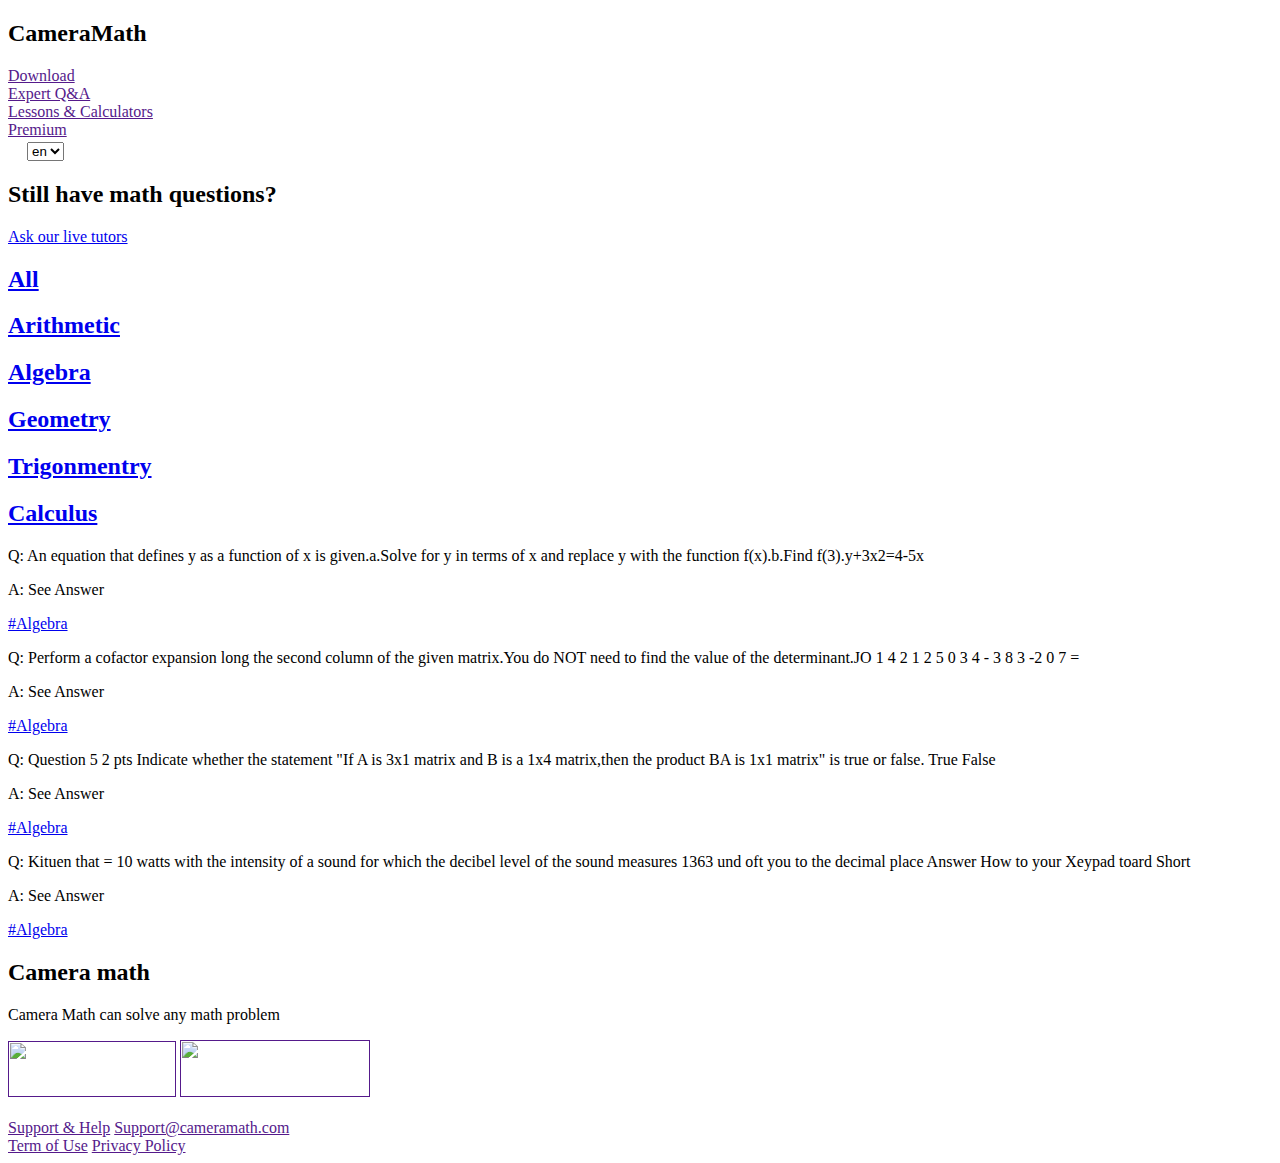
==== pages/expert.html @ 158b6d15 "Add files via upload" ====
<!DOCTYPE html>
<html>
<head>
	<meta charset="utf-8">
	<meta name="viewport" content="width=device-width, initial-scale=1">
	<title>Expert Q&A</title>
	 <link rel="stylesheet" href="../css/expert_css.css">
</head>
<body>
 <header class="header">
        <div class="wrapperfirst">
            <div class="menu">
                <h2 class="name">CameraMath</h2>
                <div class="menuList">
                    <div class="download"><a href="">Download</a></div>
                    <div class="expert"><a href="">Expert Q&A</a></div>
                    <div class="lessons"><a href="">Lessons & Calculators</a></div>
                    <div class="premium"><a href="">Premium</a></div>
                    <div class="language">
                        <img src="../img/en.png" alt="" width="15px" height="17px">
                        <select>
                            <option>en</option>
                        </select>
                    </div>

                </div>
           </div>
        </div>

    </header>
    <section class="tutorial">
      <div class="text">
        <h2 class="questions">Still have math questions?</h2>
            <a href="@" class="text_1">Ask our live tutors</a>
      </div>      
    </section>
    <main class="main">
        <section class="main_2">
        <div class="menuList_2">
            <h2><a href="@" class="answers">All</a></h2>
            <h2><a href="@" class="Arithmetic">Arithmetic</a></h2>
            <h2><a href="@" class="Algebra">Algebra</a></h2>
            <h2><a href="@" class="Geometry">Geometry</a></h2>
            <h2><a href="@" class="Trigonmentry">Trigonmentry</a></h2>
            <h2><a href="@" class="Calculus">Calculus</a></h2>
        </div>
        <div class="block">
            <div class="Q-A">
                <p>
                    Q:  An equation that defines y as a function of x is given.a.Solve for y in terms of x and replace y with the function f(x).b.Find f(3).y+3x2=4-5x
                </p>
               
                <div class="AnswerAndLink">
                     <p class="A">
                    A: See Answer
                </p>
           

                
                <div class="Algebra_3"><a href="@" class="Algebra_2">#Algebra</a></div>
                </div>
                 </div>
        

               <div class="Q-A_2">
                    <p>
                    Q:  Perform a cofactor expansion long the second column of the given matrix.You do NOT need to find the value of the determinant.JO 1 4 2 1 2 5 0 3 4 - 3 8 3 -2 0 7 =
                </p>

                <div class="AnswerAndLink_2">
                     <p class="B">
                    A: See Answer
                </p>
            
                
                <div class="Algebra_4"><a href="@" class="Algebra_5">#Algebra</a>
                </div>
                 </div>
        </div>
                <div class="A-Q">
                    <p>
                        Q: Question 5 2 pts Indicate whether the statement "If A is 3x1 matrix and B is a 1x4 matrix,then the product BA is 1x1 matrix" is true or false. True False
                    </p>
                      <div class="AnswerAndLink_3">
                     <p class="C">
                    A: See Answer
                </p>
                
                <div class="Algebra_6"><a href="@" class="Algebra_7">#Algebra</a>
                </div>
                 </div>
        </div>
                <div class="A-Q_2">
                    <p>
                        Q: Kituen that = 10 watts with the intensity of a sound for which the decibel level of the sound measures 1363 und oft you to the decimal place Answer How to your Xeypad toard Short
                    </p>
                    <div class="AnswerAndLink_4">
                     <p class="D">
                    A: See Answer
                </p>
                
                <div class="Algebra_8"><a href="@" class="Algebra_9">#Algebra</a>
                

        </div>
         </div>
        </div>
    </div>

        </section>
    </main>
    <section class="sectionSeven">
        <div class="wrapperSixAndSeven">
            <div class="support">
                <div class="support_text">
                    <h2 class="support_text_h2">Camera math</h2>
                    <p class="support_text_p">Camera Math can solve any math problem</p>
                    <div class="link">
                        <a href=""><img src="../img/appStore.png" alt="" width= "168px"; height="56px";></a>
                        <a href=""><img src="../img/playMarket.png" alt="" width="190px"; height= "57px";></a>
                    </div>
                </div>
                <div class="supportAndHelp">
                    <div class="supportAndHelp_item">
                        <img src="../img/twiter.png" alt="">
                        <img src="../img/insta.png" alt="">
                        <img src="../img/discord.png" alt="">
                        <img src="../img/youtube.png" alt="">
                        <img src="../img/pinterest.png" alt="">
                    </div>
                    <a href="" class="supportAndHelp">Support & Help</a>
                    <a href="" class="gmail">Support@cameramath.com</a>
                </div>
            </div>
        </div>
    </section>
    <footer>
        <div class="tempOfUse">
            <a href="">Term of Use</a>
            <a href="">Privacy Policy</a>
        </div>
    </footer>


</body>
</html>
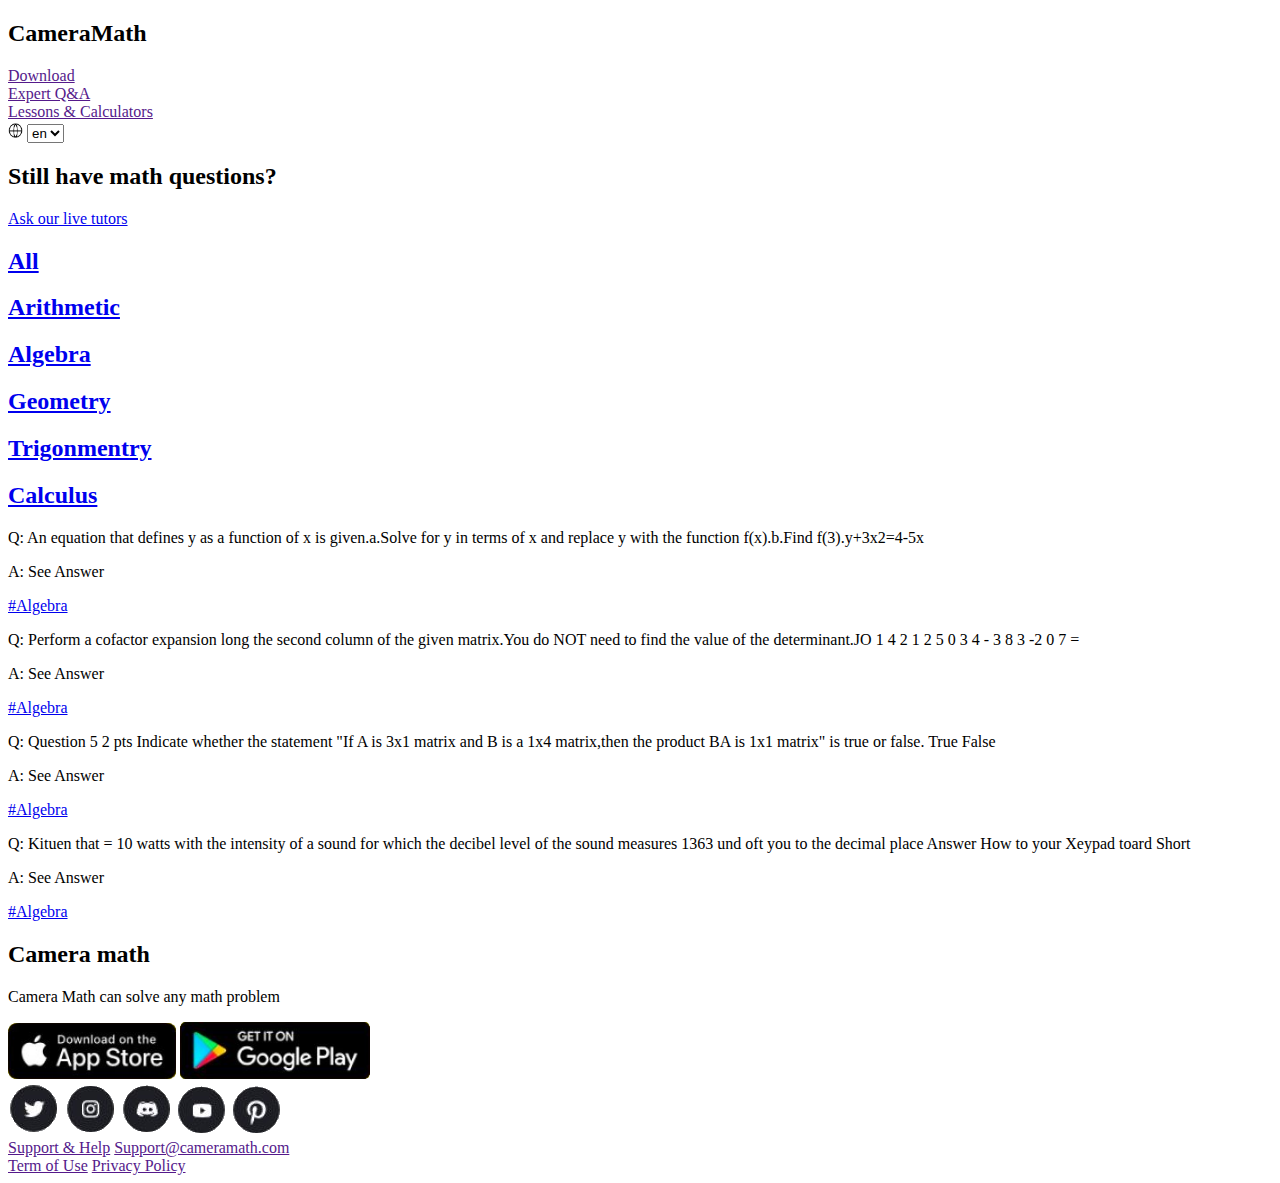
==== commit da6fc132: "Add files via upload" ====
--- a/pages/expert.html
+++ b/pages/expert.html
@@ -5,6 +5,7 @@
 	<meta name="viewport" content="width=device-width, initial-scale=1">
 	<title>Expert Q&A</title>
 	 <link rel="stylesheet" href="../css/expert_css.css">
+
 </head>
 <body>
  <header class="header">
@@ -15,7 +16,7 @@
                     <div class="download"><a href="">Download</a></div>
                     <div class="expert"><a href="">Expert Q&A</a></div>
                     <div class="lessons"><a href="">Lessons & Calculators</a></div>
-                    <div class="premium"><a href="">Premium</a></div>
+                    
                     <div class="language">
                         <img src="../img/en.png" alt="" width="15px" height="17px">
                         <select>
@@ -116,8 +117,8 @@
                     <h2 class="support_text_h2">Camera math</h2>
                     <p class="support_text_p">Camera Math can solve any math problem</p>
                     <div class="link">
-                        <a href=""><img src="../img/appStore.png" alt="" width= "168px"; height="56px";></a>
-                        <a href=""><img src="../img/playMarket.png" alt="" width="190px"; height= "57px";></a>
+                        <a href="https://www.apple.com/pl/app-store/"><img src="../img/appStore.png" alt="" width= "168px"; height="56px";></a>
+                        <a href="https://play.google.com/store/games"><img src="../img/playMarket.png" alt="" width="190px"; height= "57px";></a>
                     </div>
                 </div>
                 <div class="supportAndHelp">
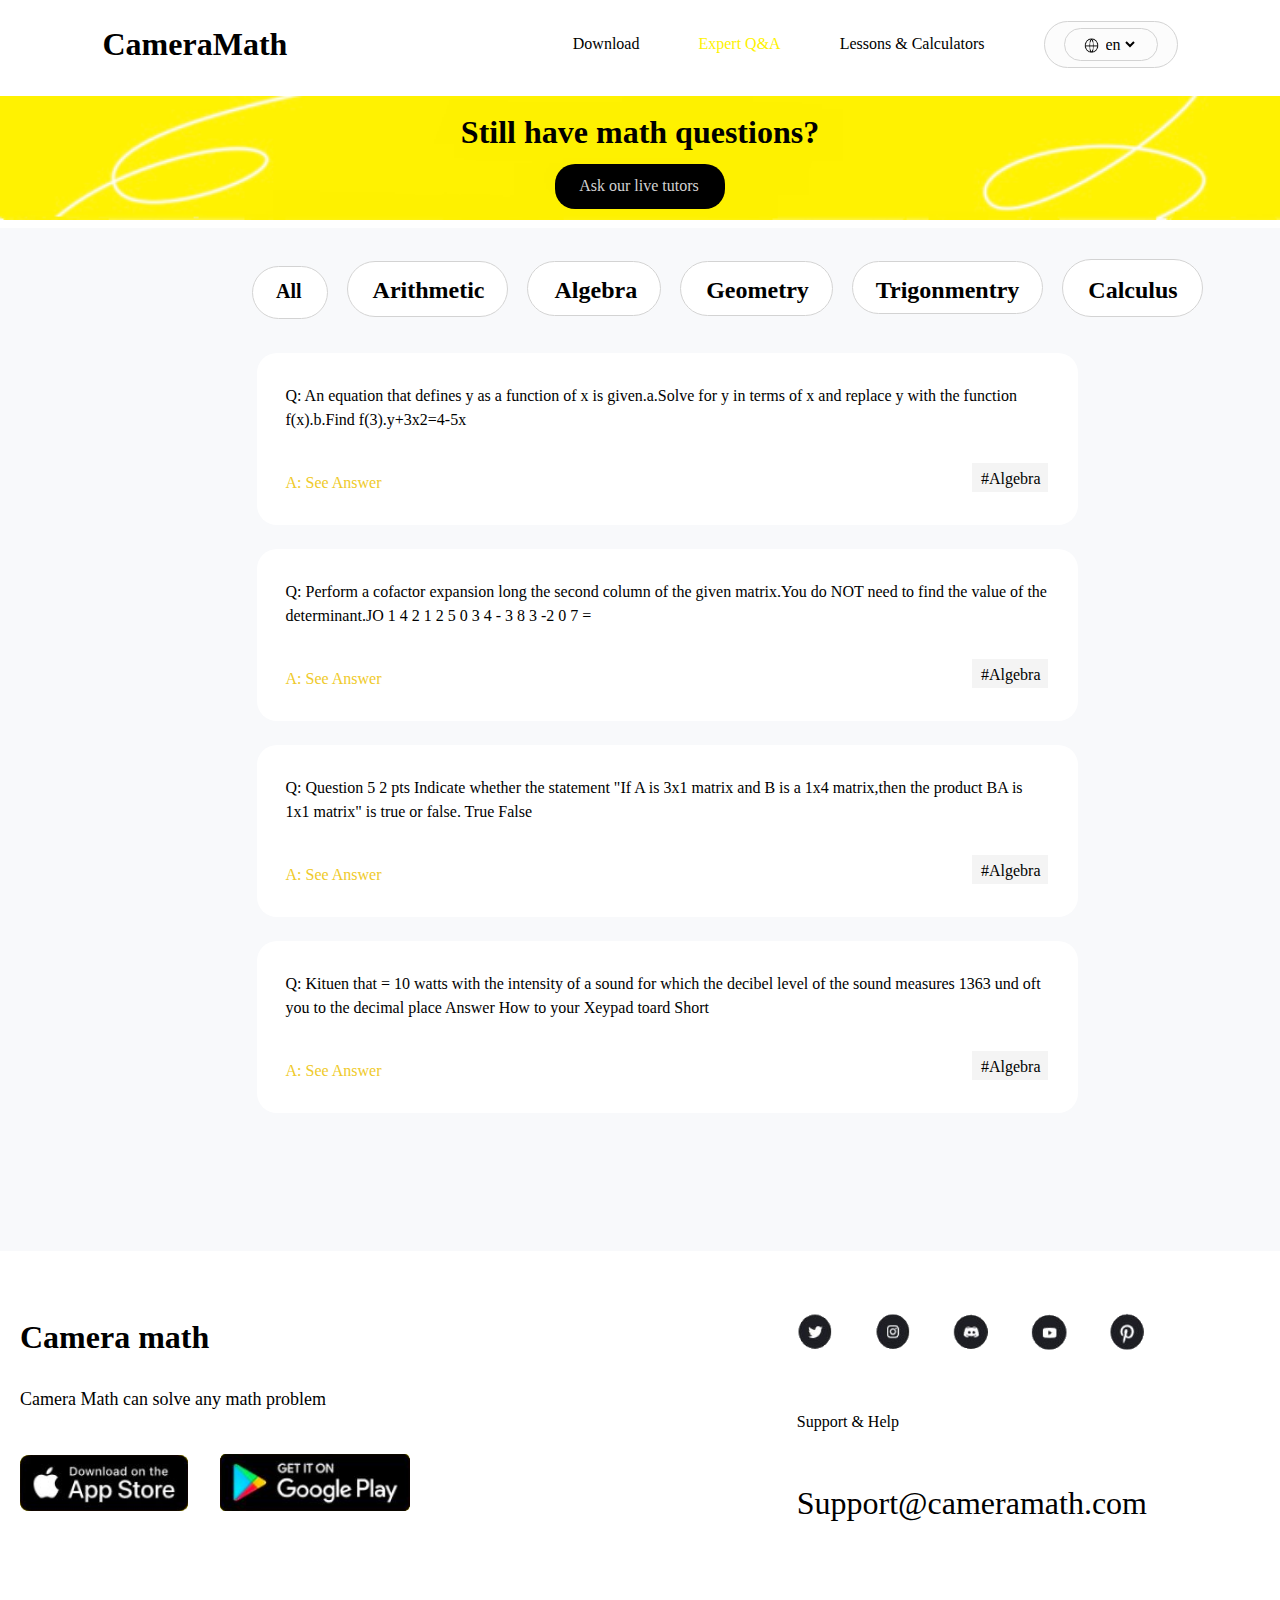
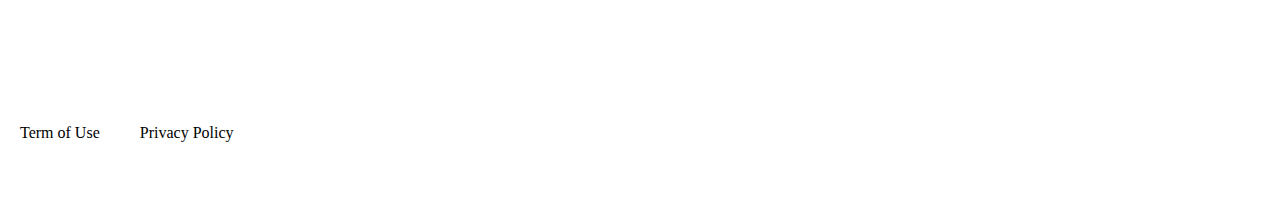
==== commit 97084b5f: "Add files via upload" ====
--- a/pages/expert.html
+++ b/pages/expert.html
@@ -13,9 +13,10 @@
             <div class="menu">
                 <h2 class="name">CameraMath</h2>
                 <div class="menuList">
-                    <div class="download"><a href="">Download</a></div>
-                    <div class="expert"><a href="">Expert Q&A</a></div>
-                    <div class="lessons"><a href="">Lessons & Calculators</a></div>
+                    <div class="download"><a href="download.html">Download</a></div>
+                    <div class="expert"><a href="#"><span class="yellow">Expert Q&A</span></a></div>
+                    <div class="lessons"><a href="lessons.html">Lessons & Calculators</a></div>
+                    <div class="language">
                     
                     <div class="language">
                         <img src="../img/en.png" alt="" width="15px" height="17px">
@@ -52,9 +53,9 @@
                 </p>
                
                 <div class="AnswerAndLink">
-                     <p class="A">
+                     <a href="" class="A">
                     A: See Answer
-                </p>
+                </a>
            
 
                 
@@ -69,9 +70,9 @@
                 </p>
 
                 <div class="AnswerAndLink_2">
-                     <p class="B">
+                     <a href="" class="B">
                     A: See Answer
-                </p>
+                </a>
             
                 
                 <div class="Algebra_4"><a href="@" class="Algebra_5">#Algebra</a>
@@ -83,9 +84,9 @@
                         Q: Question 5 2 pts Indicate whether the statement "If A is 3x1 matrix and B is a 1x4 matrix,then the product BA is 1x1 matrix" is true or false. True False
                     </p>
                       <div class="AnswerAndLink_3">
-                     <p class="C">
+                     <a href="" class="C">
                     A: See Answer
-                </p>
+                </ф>
                 
                 <div class="Algebra_6"><a href="@" class="Algebra_7">#Algebra</a>
                 </div>
@@ -96,9 +97,9 @@
                         Q: Kituen that = 10 watts with the intensity of a sound for which the decibel level of the sound measures 1363 und oft you to the decimal place Answer How to your Xeypad toard Short
                     </p>
                     <div class="AnswerAndLink_4">
-                     <p class="D">
+                     <a href="" class="D">
                     A: See Answer
-                </p>
+                </a>
                 
                 <div class="Algebra_8"><a href="@" class="Algebra_9">#Algebra</a>
                 
@@ -123,14 +124,14 @@
                 </div>
                 <div class="supportAndHelp">
                     <div class="supportAndHelp_item">
-                        <img src="../img/twiter.png" alt="">
-                        <img src="../img/insta.png" alt="">
-                        <img src="../img/discord.png" alt="">
-                        <img src="../img/youtube.png" alt="">
-                        <img src="../img/pinterest.png" alt="">
+                        <a href="https://twitter.com/"><img src="../img/twiter.png" alt=""></a>
+                        <a href="https://www.instagram.com/"><img src="../img/insta.png" alt=""></a>
+                        <a href="https://discord.com/"><img src="../img/discord.png" alt=""></a>
+                        <a href="https://www.youtube.com/"><img src="../img/youtube.png" alt=""></a>
+                        <a href="https://www.pinterest.com/"><img src="../img/pinterest.png" alt=""></a>
                     </div>
                     <a href="" class="supportAndHelp">Support & Help</a>
-                    <a href="" class="gmail">Support@cameramath.com</a>
+                    <a href="https://mail.google.com/" class="gmail">Support@cameramath.com</a>
                 </div>
             </div>
         </div>
--- a/css/expert_css.css
+++ b/css/expert_css.css
@@ -0,0 +1,426 @@
+/* Убираем внутренние отступы */
+ul[class],
+ol[class] {
+  padding: 0;
+}
+
+/* Убираем внешние отступы */
+body,
+h1,
+h2,
+h3,
+h4,
+p,
+ul[class],
+ol[class],
+li,
+figure,
+figcaption,
+blockquote,
+dl,
+dd {
+  margin: 0;
+}
+
+/* Выставляем основные настройки по-умолчанию для body */
+body {
+  min-height: 100vh;
+  scroll-behavior: smooth;
+  text-rendering: optimizeSpeed;
+  line-height: 1.5;
+  
+
+
+}
+
+/* Удаляем стандартную стилизацию для всех ul и il, у которых есть атрибут class*/
+ul[class],
+ol[class] {
+  list-style: none;
+}
+
+/* Элементы a, у которых нет класса, сбрасываем до дефолтных стилей */
+a:not([class]) {
+  text-decoration-skip-ink: auto;
+}
+
+/* Упрощаем работу с изображениями */
+img {
+  max-width: 100%;
+  display: block;
+}
+
+/* Указываем понятную периодичность в потоке данных у article*/
+article > * + * {
+  margin-top: 1em;
+}
+
+/* Наследуем шрифты для инпутов и кнопок */
+input,
+button,
+textarea,
+select {
+  font: inherit;
+}
+
+/* Удаляем все анимации и переходы для людей, которые предпочитай их не использовать */
+@media (prefers-reduced-motion: reduce) {
+  * {
+    animation-duration: 0.01ms !important;
+    animation-iteration-count: 1 !important;
+    transition-duration: 0.01ms !important;
+    scroll-behavior: auto !important;
+  }
+}
+
+.wrapperfirst{
+    max-width: 1075px;
+    margin: 0 auto;
+
+}
+.header{
+    padding-top: 20px;
+    padding-bottom: 28px;
+    
+}
+.menu{
+    display: flex;
+}
+.name{
+    font-size: 32px;
+}
+.menuList{
+    display: flex;
+    gap:59px;
+    align-items: center;
+    margin-left:auto;
+}
+.menuList a{
+    color: black;
+}
+.yellow{
+    color: #FEF200;
+}
+a{
+    text-decoration: none;
+}
+.language{
+    display: flex;
+    align-items: center;
+    background-color:#fcfcfc;;
+    border: 1px solid #D3D3D3;
+    border-radius: 50px;
+    gap:3px;
+    padding: 6px 19px;
+}
+select{
+    text-decoration: none;
+    border: none;
+    border-radius: 10px;
+    background-color:#fcfcfc;;
+}
+.tutorial{
+    background: url(../img/bg.png) no-repeat;
+    background-size:100%;
+    
+}
+.text{
+    max-width: 360px;
+    margin: 0 auto;
+    
+    padding-bottom: 30px;
+    text-align: center;
+    padding-top: 12px;
+}
+.questions{
+  padding-bottom: 18px;
+  font-size: 32px;
+ 
+
+}
+.text_1{
+  background-color:black;
+  color: #D3D3D3;
+  width:175;
+  height: 44px;
+  align-items: center;
+  padding: 13px 26px 15px 24px;
+  border-radius:20px;
+
+
+
+}
+.menuList_2{
+    margin: 0 auto;
+    max-width: 776px;
+    align-items: center;
+    height: 43px;
+    gap:19px;
+     padding-top: 40px;
+     display: flex;
+     
+
+    
+
+}
+
+.answers{
+    background-color:white;
+    color:black;
+    border-radius: 30px;
+    font-size: 20px;
+    border-radius: 30px;
+    padding:13px 25px 16px 23px;
+    border: 1px solid #D3D3D3;
+    align-items: center;
+
+}
+
+.Arithmetic{
+    background-color: white;
+    color: black;
+    border-radius: 30px;
+    padding: 15px 22px 13px 25px;
+    border:1px solid #D3D3D3;
+    align-items: center;
+    
+}
+.Algebra{
+            background-color: white;
+    color: black;
+    border-radius: 30px;
+    padding: 15px 23px 12px 27px;
+    border:1px solid #D3D3D3;
+    align-items: center;
+}
+.Geometry{
+    background-color: white;
+    color: black;
+    border-radius: 30px;
+    padding: 15px 23px 12px 25px;
+    border:1px solid #D3D3D3;
+    align-items: center;
+}
+.Trigonmentry{
+    background-color: white;
+    color: black;
+    border-radius: 30px;
+    padding: 15px 23px 10px 23px;
+    border:1px solid #D3D3D3;
+    align-items: center;
+}
+.Calculus{
+    background-color: white;
+    color: black;
+    border-radius: 30px;
+    padding: 17px 24px 13px 25px;
+    border:1px solid #D3D3D3;
+    align-items: center;
+}
+
+.main_2{
+    background-color: #f8f9fb;
+    background-size: 100%;
+
+}
+.block{
+    margin:0 auto;
+    max-width: 767px;
+    padding-top:42px;
+    padding-bottom: 138px;
+    margin: 0 auto;
+
+}
+.Q-A{
+    width: 762px;
+    background-color: white;
+    color: black;
+    border-radius: 20px;
+    padding: 31px 30px 30px 29px;
+    margin-bottom: 24px;
+
+}
+
+.A{
+    padding-top:39px;
+    color: #efca2a;
+
+}
+.AnswerAndLink{
+    display: flex;
+    justify-content: space-between;
+    
+
+}
+.Algebra_2{
+    color: black;
+    background-color: #f4f4f4;
+    padding: 7px 7px 5px 9px;
+
+}
+.Algebra_3{
+    padding-top:35px;
+}
+.Q-A_2{
+    width: 762px;
+    background-color: white;
+    color: black;
+    border-radius: 20px;
+    padding: 31px 30px 30px 29px;
+    
+    margin-bottom: 24px;
+}
+.AnswerAndLink_2{
+    display: flex;
+    justify-content: space-between;
+    
+
+}
+.B{
+    padding-top:39px;
+    color: #efca2a;
+
+}
+.Algebra_4{
+    padding-top:35px;
+}
+.Algebra_5{
+    color: black;
+    background-color: #f4f4f4;
+    padding: 7px 7px 5px 9px;
+
+}
+.A-Q{
+    width: 762px;
+    background-color: white;
+    color: black;
+    border-radius: 20px;
+    padding: 31px 30px 30px 29px;
+    
+    margin-bottom: 24px;
+}
+.AnswerAndLink_3{
+    display: flex;
+    justify-content: space-between;
+    
+
+}
+.C{
+    padding-top:39px;
+    color: #efca2a;
+
+}
+.Algebra_6{
+     padding-top:35px;
+
+}
+
+.Algebra_7{
+    color: black;
+    background-color: #f4f4f4;
+    padding: 7px 7px 5px 9px;
+
+}
+.A-Q_2{
+    width: 762px;
+    background-color: white;
+    color: black;
+    border-radius: 20px;
+    padding: 31px 30px 30px 29px;
+    
+
+    
+}
+.AnswerAndLink_4{
+    display: flex;
+    justify-content: space-between;
+    
+
+}
+.D{
+    padding-top:39px;
+    color: #efca2a;
+
+}
+.Algebra_8{
+     padding-top:35px;
+
+}
+
+.Algebra_9{
+    color: black;
+    background-color: #f4f4f4;
+    padding: 7px 7px 5px 9px;
+
+}
+.wrapperSixAndSeven{
+    max-width: 1240px;
+    margin: 0 auto;
+    padding-top: 62px;
+    padding-bottom: 87px;
+    display: flex;
+    justify-content: space-between;
+    background-color: white;
+    background-size: 100%;
+}
+.support{
+    width: 1127px;
+    display: flex;
+    justify-content: space-between;
+}
+.support_text_h2{
+    padding-bottom: 25px;
+}
+.support_text h2{
+    font-size: 32px;
+}
+.support_text_p{
+    padding-bottom: 41px;
+}
+.support_text p{
+    font-size: 18px;
+}
+.supportAndHelp_item{
+    display: flex;
+    gap: 41px;
+    padding-bottom: 59px;
+}
+.supportAndHelp_item img{
+    width: 37px;
+    height: 38px;
+}
+.supportAndHelp{
+    font-size: 16px;
+    padding-bottom: 45px;
+    color: black;
+    display: block;
+}
+.gmail{
+    font-size: 32px;
+    display: block;
+    color: black;
+}
+
+footer{
+    background-color: white;
+}
+.tempOfUse{
+    max-width: 1240px;
+    margin: 0 auto;
+    display: flex;
+    gap: 40px;
+    padding: 62px 0 65px 0;
+}
+.tempOfUse a{
+    font-size: 16px;
+    color: black;
+}
+.sectionSeven{
+    background-color: white;
+    
+}
+.link{
+    display: flex;
+    gap: 32px;
+    align-items: center;
+}
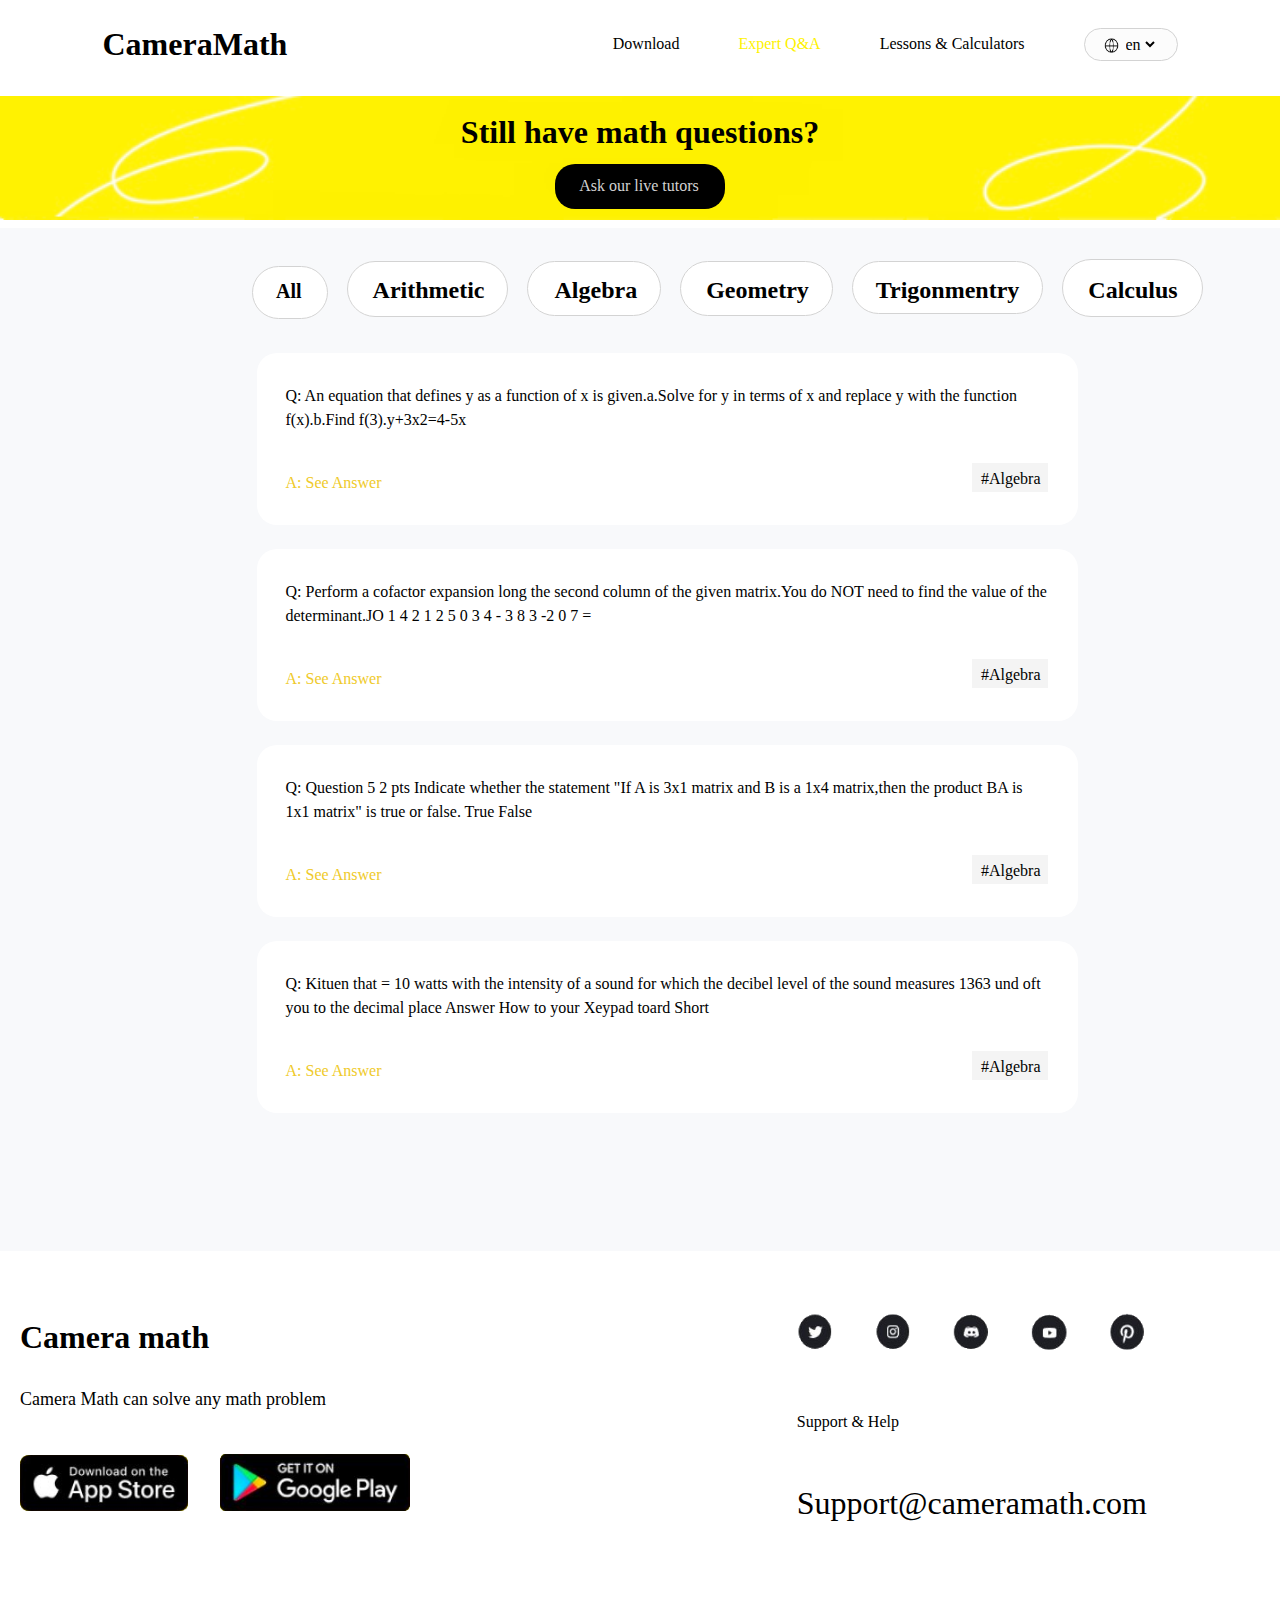
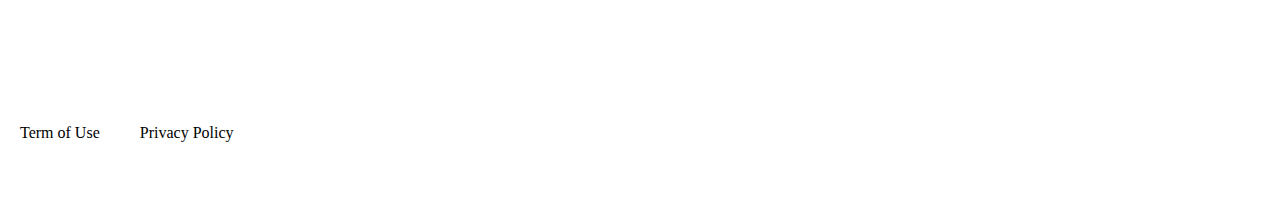
==== commit ec2075f0: "Update expert.html" ====
--- a/pages/expert.html
+++ b/pages/expert.html
@@ -16,8 +16,6 @@
                     <div class="download"><a href="download.html">Download</a></div>
                     <div class="expert"><a href="#"><span class="yellow">Expert Q&A</span></a></div>
                     <div class="lessons"><a href="lessons.html">Lessons & Calculators</a></div>
-                    <div class="language">
-                    
                     <div class="language">
                         <img src="../img/en.png" alt="" width="15px" height="17px">
                         <select>
@@ -145,4 +143,4 @@
 
 
 </body>
-</html>+</html>
